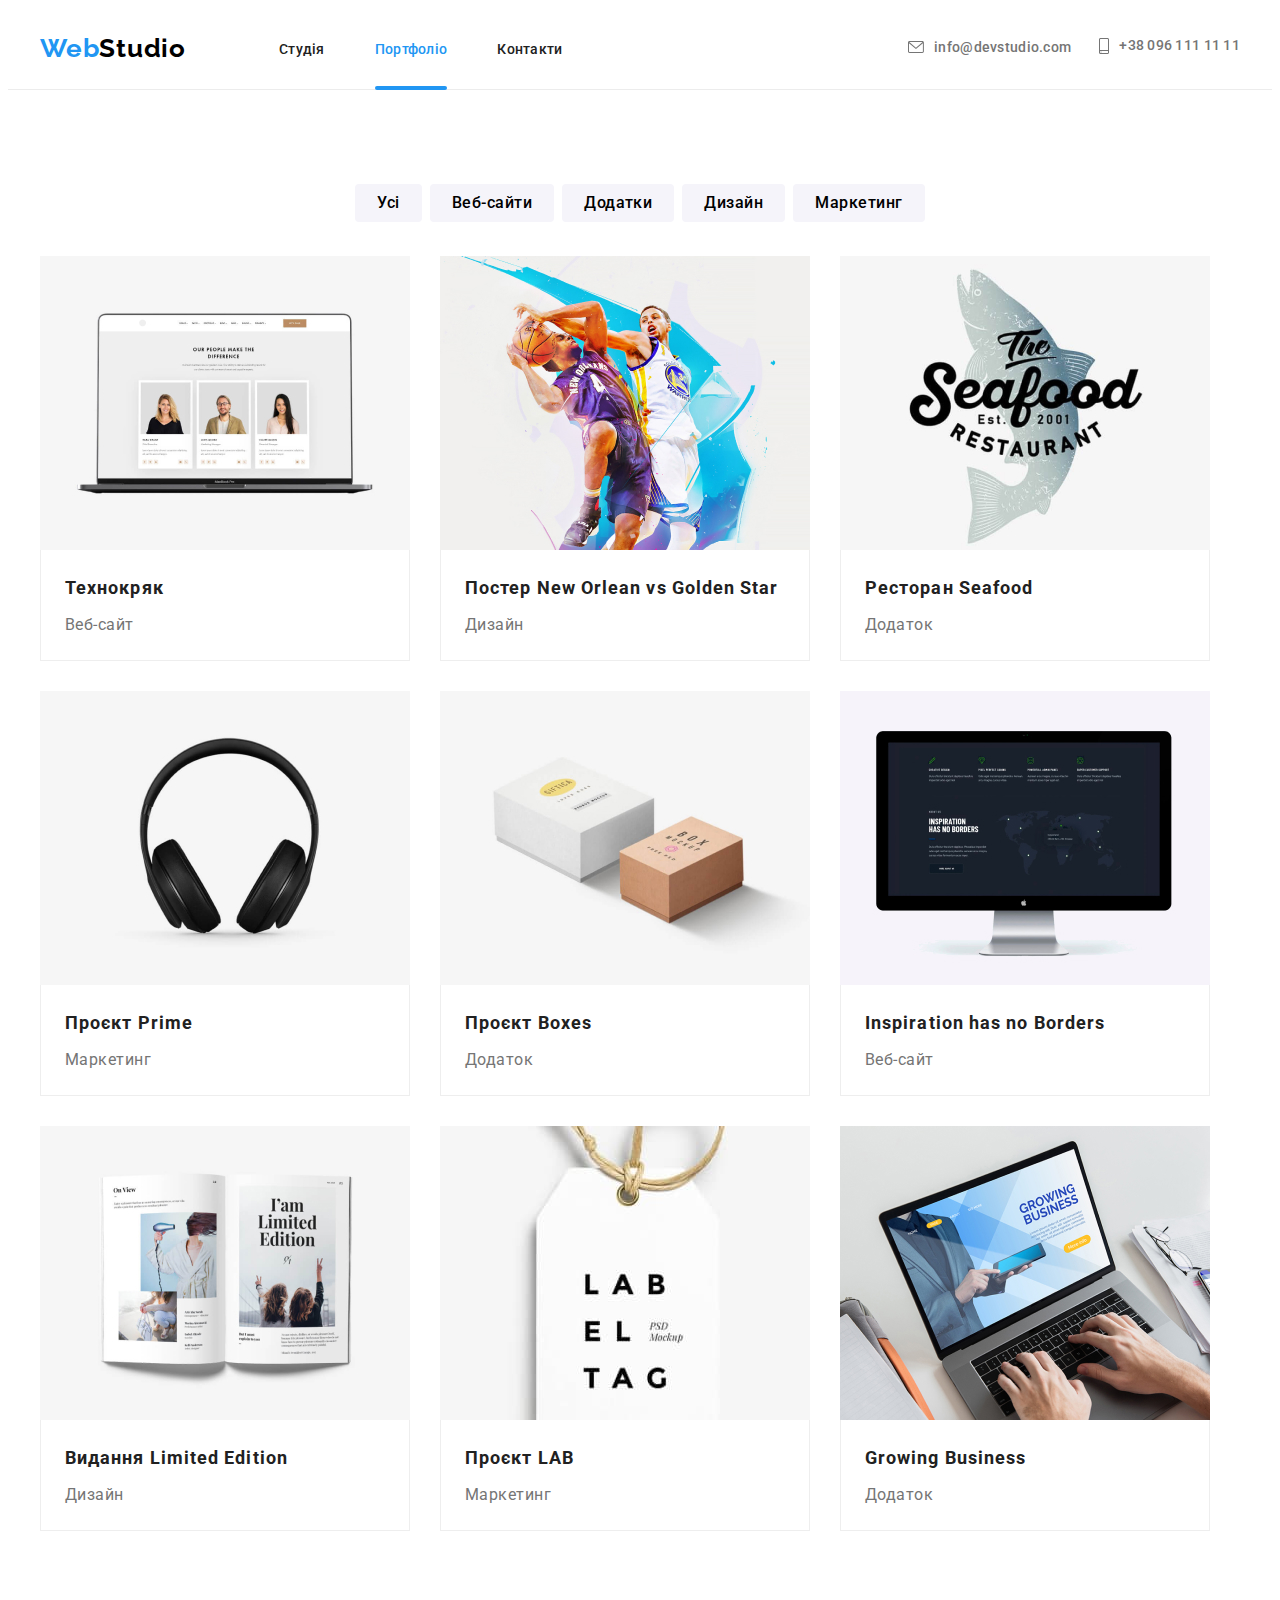
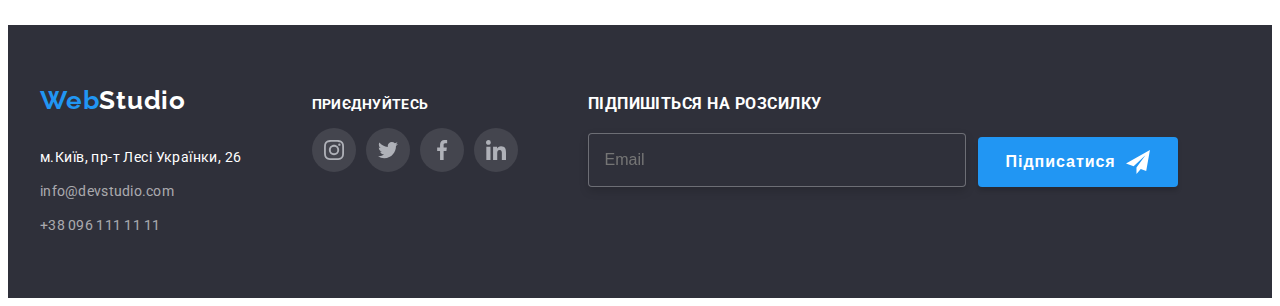
==== portfolio.html @ fb269085 "Clone" ====
<!DOCTYPE html>
<html lang="en">

<head>
  <meta charset="UTF-8" />
  <meta http-equiv="X-UA-Compatible" content="IE=edge" />
  <meta name="viewport" content="width=device-width, initial-scale=1.0" />
  <title>Portfolio</title>
  <link rel="preconnect" href="https://fonts.googleapis.com" />
  <link rel="preconnect" href="https://fonts.gstatic.com" crossorigin />
  <link href="https://fonts.googleapis.com/css2?family=Raleway:wght@700&family=Roboto:wght@400;500;700;900&display=swap"
    rel="stylesheet" />
  <link rel="stylesheet" href="https://cdnjs.cloudflare.com/ajax/libs/modern-normalize/1.1.0/modern-normalize.min.css"
    integrity="sha512-wpPYUAdjBVSE4KJnH1VR1HeZfpl1ub8YT/NKx4PuQ5NmX2tKuGu6U/JRp5y+Y8XG2tV+wKQpNHVUX03MfMFn9Q=="
    crossorigin="anonymous" referrerpolicy="no-referrer" />
  <link rel="stylesheet" href="./css/styles.css" />
</head>

<body>
  <!-- upper head-->
  <header class="header-portfolio">
    <div class="header-container container">
      <nav class="header-nav">
        <a class="link list-logo" href="./index.html" rel="nofollow noopener noreferrer"><span
            class="logo fpart">Web</span><span class="logo spart">Studio</span></a>
        <ul class="ul list-nav">
          <li class="list-nav-link"><a class="link nav list-link" href="./index.html">Студія</a></li>
          <li class="list-nav-link">
            <a class="link nav current list-link" href="./portfolio.html"
              rel="nofollow noopener noreferrer">Портфоліо</a>
          </li>
          <li class="list-nav-link">
            <a class="link nav list-link" href="" rel="nofollow noopener noreferrer">Контакти</a>
          </li>
        </ul>
      </nav>
      <ul class="ul tel-list">
        <li class="list-nav-link">
          <a class="link tel-mail" href="mailto:info@devstudio.com"><svg class="mail-icon">
              <use href="./img/sprites.svg#icon-envelope">
              </use>
            </svg>info@devstudio.com</a>
        </li>
        <li>
          <a class="link tel-mail" href="tel:+380961111111"><svg class="tell-icon">
              <use href="./img/sprites.svg#icon-smartphone"></use>
            </svg>
            +38 096 111 11 11</a>
        </li>
      </ul>
    </div>
  </header>
  <main>
    <section class="portfolio">
      <div class="container">
        <h1 class="title">Portfolio</h1>
        <ul class="ul portfolio-nav">
          <li><button class="btn-second" type="button">Усі</button></li>
          <li><button class="btn-second" type="button">Веб-сайти</button></li>
          <li><button class="btn-second" type="button">Додатки</button></li>
          <li><button class="btn-second" type="button">Дизайн</button></li>
          <li><button class="btn-second" type="button">Маркетинг</button></li>
        </ul>
        <ul class="ul portfolio-list">
          <li class="portfolio-items">
            <a class="port-links link" href="">
              <div class="port-thumbs">
                <img src="./img/techno.jpg" alt="Technokrats" />
                <div class="portfolio-overlay">
                  <p class="overlay-description">Ресурс пропонує комплексні пропозиції з різним рівнем функціоналу та
                    сервісів. Все це
                    дозволить відвідувачу отримати
                    вичерпні відомості про компанію чи приватну особу.</p>
                </div>
              </div>
              <div class="portfolio-content">
                <h3 class="item-title">Технокряк</h3>
                <p class="item-text">Веб-сайт</p>
              </div>
            </a>
          </li>
          <li class="portfolio-items">
            <a class="port-links link" href="">
              <div class="port-thumbs">
                <img src="./img/poster.jpg" alt="Poster New Orlean vs Golden Star" />
                <div class="portfolio-overlay">
                  <p class="overlay-description">Ресурс пропонує комплексні пропозиції з різним рівнем функціоналу та
                    сервісів. Все це
                    дозволить відвідувачу отримати
                    вичерпні відомості про компанію чи приватну особу.</p>
                </div>
              </div>
              <div class="portfolio-content">
                <h3 class="item-title">Постер New Orlean vs Golden Star</h3>
                <p class="item-text">Дизайн</p>
              </div>
            </a>
          </li>
          <li class="portfolio-items">
            <a class="port-links link" href="">
              <div class="port-thumbs">
                <img src="./img/seefood.jpg" alt="Seafood restaurant" />
                <div class="portfolio-overlay">
                  <p class="overlay-description">Ресурс пропонує комплексні пропозиції з різним рівнем функціоналу та
                    сервісів. Все це
                    дозволить відвідувачу отримати
                    вичерпні відомості про компанію чи приватну особу.</p>
                </div>
              </div>
              <div class="portfolio-content">
                <h3 class="item-title">Ресторан Seafood</h3>
                <p class="item-text">Додаток</p>
              </div>
            </a>
          </li>
          <li class="portfolio-items">
            <a class="port-links link" href="">
              <div class="port-thumbs">
                <img src="./img/headphones.jpg" alt="Prime project" />
                <div class="portfolio-overlay">
                  <p class="overlay-description">Ресурс пропонує комплексні пропозиції з різним рівнем функціоналу та
                    сервісів. Все це
                    дозволить відвідувачу отримати
                    вичерпні відомості про компанію чи приватну особу.</p>
                </div>
              </div>
              <div class="portfolio-content">
                <h3 class="item-title">Проєкт Prime</h3>
                <p class="item-text">Маркетинг</p>
              </div>
            </a>
          </li>
          <li class="portfolio-items">
            <a class="port-links link" href="">
              <div class="port-thumbs">
                <img src="./img/boxes.jpg" alt="Boxes project" />
                <div class="portfolio-overlay">
                  <p class="overlay-description">Ресурс пропонує комплексні пропозиції з різним рівнем функціоналу та
                    сервісів. Все це
                    дозволить відвідувачу отримати
                    вичерпні відомості про компанію чи приватну особу.</p>
                </div>
              </div>
              <div class="portfolio-content">
                <h3 class="item-title">Проєкт Boxes</h3>
                <p class="item-text">Додаток</p>
              </div>
            </a>
          </li>
          <li class="portfolio-items">
            <a class="port-links link" href="">
              <div class="port-thumbs">
                <img src="./img/applepc.jpg" alt="Inspiration has no Borders" />
                <div class="portfolio-overlay">
                  <p class="overlay-description">Ресурс пропонує комплексні пропозиції з різним рівнем функціоналу та
                    сервісів. Все це
                    дозволить відвідувачу отримати
                    вичерпні відомості про компанію чи приватну особу.</p>
                </div>
              </div>
              <div class="portfolio-content">
                <h3 class="item-title">Inspiration has no Borders</h3>
                <p class="item-text">Веб-сайт</p>
              </div>
            </a>
          </li>
          <li class="portfolio-items">
            <a class="port-links link" href="">
              <div class="port-thumbs">
                <img src="./img/book.jpg" alt="Edition Limited Edition" />
                <div class="portfolio-overlay">
                  <p class="overlay-description">Ресурс пропонує комплексні пропозиції з різним рівнем функціоналу та
                    сервісів. Все це
                    дозволить відвідувачу отримати
                    вичерпні відомості про компанію чи приватну особу.</p>
                </div>
              </div>
              <div class="portfolio-content">
                <h3 class="item-title">Видання Limited Edition</h3>
                <p class="item-text">Дизайн</p>
              </div>
            </a>
          </li>
          <li class="portfolio-items">
            <a class="port-links link" href="">
              <div class="port-thumbs">
                <img src="./img/lab-one.jpg" alt="LAB project" />
                <div class="portfolio-overlay">
                  <p class="overlay-description">Ресурс пропонує комплексні пропозиції з різним рівнем функціоналу та
                    сервісів. Все це
                    дозволить відвідувачу отримати
                    вичерпні відомості про компанію чи приватну особу.</p>
                </div>
              </div>
              <div class="portfolio-content">
                <h3 class="item-title">Проєкт LAB</h3>
                <p class="item-text">Маркетинг</p>
              </div>
            </a>
          </li>
          <li class="portfolio-items">
            <a class="port-links link" href="">
              <div class="port-thumbs">
                <img src="./img/notebook.jpg" alt="Growing Business" />
                <div class="portfolio-overlay">
                  <p class="overlay-description">Ресурс пропонує комплексні пропозиції з різним рівнем функціоналу та
                    сервісів. Все це
                    дозволить відвідувачу отримати
                    вичерпні відомості про компанію чи приватну особу.</p>
                </div>
              </div>
              <div class="portfolio-content">
                <h3 class="item-title">Growing Business</h3>
                <p class="item-text">Додаток</p>
              </div>
            </a>
          </li>
        </ul>
      </div>
    </section>
  </main>
  <!-- footer nav -->
  <footer class="footer-page">
    <div class="container footer-container">
      <div>
        <a class="link footer-logo" href="./index.html" rel="nofollow noopener noreferrer"><span
            class="logo fpart">Web</span><span class="logo spart-two">Studio</span></a>
        <address class="adress">
          <ul class="ul">
            <li class="footer-item"><a href="https://goo.gl/maps/7EX5AYGq3iekq83L7" class="link nav-adress"
                target="_blank" rel="nofollow noopener noreferrer">м.Київ, пр-т Лесі Українки, 26</a>
            </li>
            <li class="footer-item">
              <a class="link nav footer-tel-mail" href="mailto:info@devstudio.com">info@devstudio.com</a>
            </li>
            <li class="footer-item">
              <a class="link nav footer-tel-mail" href="tel:+380961111111">+38 096 111 11 11</a>
            </li>
          </ul>
        </address>
      </div>
      <div>
        <p class="link-title">приєднуйтесь</p>
        <ul class="ul footer-link-container">
          <li class="footer-link-item"><a class="footer-link" href=""><svg class="footer-icon">
                <use href="./img/sprites.svg#icon-instagram-team"></use>
              </svg></a></li>
          <li class="footer-link-item"><a class="footer-link" href=""><svg class="footer-icon">
                <use href="./img/sprites.svg#icon-twitter-team"></use>
              </svg></a></li>
          <li class="footer-link-item"><a class="footer-link" href=""><svg class="footer-icon">
                <use href="./img/sprites.svg#icon-facebook-team"></use>
              </svg></a></li>
          <li class="footer-link-item"><a class="footer-link" href=""><svg class="footer-icon">
                <use href="./img/sprites.svg#icon-linkedin-team"></use>
              </svg></a></li>
        </ul>
      </div>
       <div class="thumb-foot">
          <form class="sub-data">
            <label class="sub-text" for="sub"
              >Підпишіться на розсилку
              <input class="sub-form" type="email" name="sub" placeholder="Email" id="sub" />
            </label>
            <button class="sub-btn" type="submit">
              Підписатися
              <svg class="sub-icon" width="24" height="24">
                <use href="./img/sprites.svg#icon-send"></use>
              </svg>
            </button>
          </form>
        </div>
    </div>

  </footer>
</body>

</html>
---- css/styles.css ----
/*main css start*/
:root {
  --main-font-color: #212121;
  --secondary-font-color: #2196f3;
  --secondary-font-family: "Raleway", sans-serif;
  --bg-color: #ffffff;
  --color-telmail: #757575;
}

h1,
h2,
h3,
p,
ul,
li {
  margin: 0;
  padding: 0;
}

body {
  font-family: "Roboto", sans-serif;
  color: var(--main-font-color);
  background-color: var(--bg-color);
  letter-spacing: 0.03em;
}

img {
  display: block;
  max-width: 100%;
  height: auto;
}

.container {
  padding: 0 15px;
  width: 1200px;
  margin: auto;
}

.ul {
  list-style: none;
}

/* main css end */

/* header start */
.header-portfolio {
  border-bottom: 1px solid #ECECEC;
}

.header-container {
  display: flex;
  align-items: center;
  justify-content: space-between;
}

.header-nav {
  display: flex;
  align-items: center;
}

.list-nav {
  display: flex;
  margin-left: 93px;
  gap: 50px;
}

.list-link {
  padding: 32px 0;
}

.list-logo {
  padding: 25px 0;
}

.tel-list {
  display: flex;
}

.logo {
  font-family: "Raleway";
  font-weight: 700;
  font-size: 26px;
  line-height: 1.19;
  letter-spacing: 0.03em;
}

.fpart {
  color: var(--secondary-font-color);
}

.spart {
  color: #000000;
}

.link {
  text-decoration: none;
}

.nav {
  font-weight: 500;
  font-size: 14px;
  line-height: 1.14;
  letter-spacing: 0.02em;
  color: var(--main-font-color);
}

.nav:hover,
.nav:focus {
  color: var(--secondary-font-color);
}

.list-nav-link {
  position: relative;
}

.current {
  color: var(--secondary-font-color);
}

.list-link::after {
  content: '';
  display: block;
  position: absolute;
  left: 0;
  bottom: -170%;
  width: 100%;
  height: 4px;
  background: #2196F3;
  border-radius: 2px;
  opacity: 0;
  transform: scaleX(0.3);
  transition: opacity 250ms cubic-bezier(0.4, 0, 0.2, 1), transform 250ms cubic-bezier(0.4, 0, 0.2, 1);
}

.list-link.current::after,
.list-link:hover::after,
.list-link:focus::after {
  opacity: 1;
  transform: scaleX(1);
}

.tel-mail {
  display: inline-flex;
  align-items: center;
  margin-left: 28px;
  font-weight: 500;
  font-size: 14px;
  line-height: 1.14;
  letter-spacing: 0.02em;
  color: var(--color-telmail);
  transition: color 250ms cubic-bezier(0.4, 0, 0.2, 1);
}

.mail-icon {
  display: inline-flex;
  height: 12px;
  width: 16px;
  margin-right: 10px;
  fill: currentColor;
}

.tell-icon {
  display: inline-flex;
  height: 16px;
  width: 10px;
  margin-right: 10px;
  fill: currentColor;
}

.tel-mail:hover,
.tel-mail:focus {
  color: var(--secondary-font-color);
}

/* header end */

/* main start */
.head-section {
  max-width: 1600px;
  margin: auto;
  padding: 200px 0;
  background-color: var(--color-telmail);
  background-image: linear-gradient(to right, rgba(47, 48, 58, 0.4), rgba(47, 48, 58, 0.4)), url(../img/Hero.jpg);
  background-repeat: no-repeat;
  background-position: center;
  background-size: cover;
}

.head-title {
  margin-bottom: 45px;
  text-align: center;
  font-weight: 900;
  font-size: 44px;
  line-height: 1.36;
  text-align: center;
  letter-spacing: 0.06em;
  text-transform: uppercase;
  color: var(--bg-color);
}

.btn {
  min-width: 216px;
  min-height: 50px;
  border: 0;
  font-family: inherit;
  font-weight: 700;
  font-size: 16px;
  line-height: 1.87;
  display: flex;
  align-items: center;
  text-align: center;
  justify-content: center;
  letter-spacing: 0.06em;
  color: var(--bg-color);
  background: var(--secondary-font-color);
  box-shadow: 0px 4px 4px rgba(0, 0, 0, 0.15);
  border-radius: 4px;
  cursor: pointer;
  transition: background-color 250ms cubic-bezier(0.4, 0, 0.2, 1);
}

.btn:hover,
.btn:focus,
.btn:active {
  background-color: #188ce8;
}

.btn-header {
  text-align: center;
  margin: auto;
}

.visually-hidden {
  position: absolute;
  width: 1px;
  height: 1px;
  margin: -1px;
  border: 0;
  padding: 0;
  white-space: nowrap;
  clip-path: inset(100%);
  clip: rect(0 0 0 0);
  overflow: hidden;
}

.feat-section,
.wwd {
  background-color: var(--bg-color);
}

/* Features start */
.feat-section {
  padding-top: 94px;
}

.feat-container {
  height: 250px;
}

.feat-ul {
  display: flex;
  gap: 30px
}

.features-item {
  display: flex;
  justify-content: center;
  align-items: center;
  width: 270px;
  height: 120px;
  border-radius: 4px;
  background-color: #F5F4FA;
  margin-bottom: 30px;
}

.feat-icon {
  width: 70px;
  height: 70px;
}

.feat-item {
  flex-basis: calc((100% - 90px) / 4);
}

.feat-title {
  margin-bottom: 10px;
  font-weight: 700;
  font-size: 14px;
  line-height: 1.14;
  letter-spacing: 0.03em;
  text-transform: uppercase;
  color: var(--main-font-color);
}

.feat-text {
  font-weight: 400;
  font-size: 14px;
  line-height: 1.71;
  letter-spacing: 0.03em;
  color: var(--color-telmail);
}

/* Features end */
.wwd {
  padding: 94px 0;
}

.wwd-title {
  text-align: center;
  margin-bottom: 50px;
  font-weight: 700;
  font-size: 36px;
  line-height: 1.16;
  text-align: center;
  letter-spacing: 0.03em;
  color: var(--main-font-color);
}

.wwd-container {
  display: flex;
  gap: 30px
}

.wwd-item {
  position: relative;
}

.wwd-description {
  position: absolute;
  bottom: 0;
  left: 0;
  right: 0;
  pointer-events: none;
  font-weight: 700;
  font-size: 14px;
  line-height: 1.14;
  text-align: center;
  letter-spacing: 0.03em;
  text-transform: uppercase;
  color: #FFFFFF;
  padding: 27px 0;
  background: rgba(47, 48, 58, 0.8);
}

/* Team */
.team-section {
  background-color: #f5f4fa;
  padding: 94px 0;
  max-width: 1600px;
  margin: auto;
}

.team-title {
  margin-bottom: 50px;
  font-weight: 700;
  font-size: 36px;
  line-height: 1.16;
  text-align: center;
  letter-spacing: 0.03em;
  color: var(--main-font-color);
}

.team-container {
  display: flex;
  gap: 30px;
}

.team-content {
  padding-top: 30px;
  padding-bottom: 30px;
}

.our-team {
  background-color: var(--bg-color);
  box-shadow: 0px 1px 3px rgba(0, 0, 0, 0.12), 0px 1px 1px rgba(0, 0, 0, 0.14),
    0px 2px 1px rgba(0, 0, 0, 0.2);
  border-radius: 0px 0px 4px 4px;
}

.name-team {
  margin-bottom: 10px;
  font-weight: 500;
  font-size: 16px;
  line-height: 1.18;
  text-align: center;
  letter-spacing: 0.03em;
  color: var(--main-font-color);
}

.post-team {
  font-weight: 400;
  font-size: 16px;
  line-height: 1.18;
  text-align: center;
  letter-spacing: 0.03em;
  color: var(--color-telmail);
}

.team-link-container {
  display: flex;
  gap: 10px;
  padding-top: 16px;
  justify-content: center;
  text-align: center;
}

.team-link:hover,
.team-link:focus {
  background-color: var(--secondary-font-color);
  border-radius: 45px;
  color: var(--bg-color);
}

.team-item {
  display: flex;
  justify-content: center;
  align-items: center;
}

.team-link {
  display: flex;
  justify-content: center;
  align-items: center;
  width: 44px;
  height: 44px;
  color: #afb1b8;
  transition: background-color 250ms cubic-bezier(0.4, 0, 0.2, 1), border-radius 250ms cubic-bezier(0.4, 0, 0.2, 1),
    fill 250ms cubic-bezier(0.4, 0, 0.2, 1);
}

.team-icon {
  width: 20px;
  height: 20px;
  fill: currentColor
}

/* team end */
.clients {
  padding-bottom: 94px;
  padding-bottom: 94px;
}

.clients-title {
  margin-top: 94px;
  margin-bottom: 50px;
  font-weight: 700;
  font-size: 36px;
  line-height: 1.16;
  text-align: center;
  letter-spacing: 0.03em;
  color: var(--main-font-color);
}

.clients-container {
  display: flex;
  gap: 30px;
  align-items: center;
  justify-content: center;
}

.item-clients {
  display: flex;
  width: 170px;
  height: 92px;
  align-items: center;
  justify-content: center;
  border: 1px solid #afb1b8;
  border-radius: 4px;
  color: #afb1b8;
  cursor: pointer;
  transition: border-color 250ms cubic-bezier(0.4, 0, 0.2, 1), color 250ms cubic-bezier(0.4, 0, 0.2, 1);
}

.clients-icon {
  display: inline-flex;
  fill: currentColor;
  width: 106px;
  height: 60px;
}

.item-clients:hover,
.item-clients:focus {
  color: var(--secondary-font-color);
  border-color: var(--secondary-font-color);
}

/* footer start */
.footer-page {
  margin: auto;
  max-width: 1600px;
  padding-top: 60px;
  padding-bottom: 60px;
  background-color: #2f303a;
}

.footer-logo {
  display: block;
  margin-bottom: 30px;
}

.footer-item {
  margin-top: 10px;
  font-family: inherit;
}

.nav-adress {
  font-style: normal;
  font-weight: 400;
  font-size: 14px;
  line-height: 1.71;
  letter-spacing: 0.03em;
  color: var(--bg-color);
  transition: color 250ms cubic-bezier(0.4, 0, 0.2, 1);
}

.nav-adress:hover,
.nav-adress:focus {
  color: var(--secondary-font-color);
}

.footer-tel-mail {
  font-weight: 400;
  font-size: 14px;
  line-height: 1.71;
  color: rgba(255, 255, 255, 0.6);
}

.spart-two {
  color: #ffffff;
}

.adress {
  font-style: normal;
}

.footer-container {
  display: flex;
  gap: 70px;
  align-items: baseline;
}

.link-title {
  font-family: 'Roboto';
  font-style: normal;
  font-weight: 700;
  font-size: 14px;
  line-height: 16px;
  letter-spacing: 0.03em;
  text-transform: uppercase;
  color: #FFFFFF;
}

.footer-link-container {
  display: flex;
  gap: 10px;
  padding-top: 16px;
  justify-content: center;
  text-align: center;

}

.footer-link:hover,
.footer-link:focus {
  background-color: var(--secondary-font-color);
  border-radius: 45px;
  color: var(--bg-color);
}

.footer-link-item {
  display: flex;
  justify-content: center;
  align-items: center;
}

.footer-link {
  display: flex;
  justify-content: center;
  align-items: center;
  width: 44px;
  height: 44px;
  color: #afb1b8;
  background-color: rgba(255, 255, 255, 0.1);
  border-radius: 45px;
  transition: background-color 250ms cubic-bezier(0.4, 0, 0.2, 1),
    border-radius 250ms cubic-bezier(0.4, 0, 0.2, 1),
    color 250ms cubic-bezier(0.4, 0, 0.2, 1);
}

.footer-icon {
  width: 20px;
  height: 20px;
  fill: currentColor
}

.sub-text {
  font-weight: 700;
  line-height: 1.14;
  text-transform: uppercase;
  color: #ffffff;
}

.sub-data {
  display: flex;
  justify-content: center;
  align-items: flex-end;
}

.sub-form {
  display: flex;
  align-items: center;
  justify-content: center;
  width: 358px;
  height: 50px;
  font-size: 16px;
  line-height: 1.25;
  margin-top: 20px;
  margin-right: 12px;
  padding-left: 16px;
  background: #2f303a;
  color: rgba(255, 255, 255, 0.6);
  border: 1px solid rgba(255, 255, 255, 0.3);
  filter: drop-shadow(0px 4px 4px rgba(0, 0, 0, 0.15));
  border-radius: 4px;
}

.sub-btn {
  width: 200px;
  height: 50px;
  display: flex;
  align-items: center;
  justify-content: center;
  padding: 10px 28px;
  letter-spacing: 0.06em;
  font-weight: 700;
  font-size: 16px;
  line-height: 1.88;
  color: #fff;
  background: #2196f3;
  box-shadow: 0px 4px 4px rgba(0, 0, 0, 0.15);
  border-radius: 4px;
  border: transparent;
  cursor: pointer;
}

.sub-icon {
  margin-left: 10px;
  fill: currentColor;
}

/* footer end */

/* Modal windows */
.backdrop {
  display: flex;
  align-items: center;
  justify-content: center;
  position: fixed;
  top: 0;
  left: 0;
  width: 100%;
  height: 100%;
  background: rgba(0, 0, 0, 0.2);
  transition: opacity 250ms cubic-bezier(0.4, 0, 0.2, 1),
    visibility 250ms cubic-bezier(0.4, 0, 0.2, 1);
}

.backdrop.is-hidden {
  opacity: 0;
  pointer-events: none;
  visibility: hidden;
}

.modal-form {
  display: flex;
  align-items: center;
  justify-content: center;
}

.form-item {
  display: flex;
  align-items: center;
  justify-content: center;
  width: 448px;
  height: 40px;
  margin-top: 4px;
  margin-bottom: 10px;
  padding: 0;
  padding-left: 42px;
  border: 1px solid rgba(33, 33, 33, 0.2);
  border-radius: 4px;
  transition: border-color 250ms cubic-bezier(0.4, 0, 0.2, 1);
}

.comment-item {
  height: 120px;
  padding: 12px 16px;
  font-size: 12px;
  line-height: 1.17;
  letter-spacing: 0.01em;
  resize: none;
  color: rgba(117, 117, 117, 0.5);
}

.comment-item:focus {
  color: var(--main-font-color);
}

.send-btn {
  display: flex;
  align-items: center;
  justify-content: center;
  width: 200px;
  height: 50px;
  margin-left: auto;
  margin-right: auto;
  padding: 10px 52px;
  font-weight: 700;
  font-size: 16px;
  line-height: 1.88;
  letter-spacing: 0.06em;
  color: #ffffff;
  background: #2196f3;
  box-shadow: 0px 4px 4px rgba(0, 0, 0, 0.15);
  border-radius: 4px;
  border: transparent;
  cursor: pointer;
}
.send-btn:hover, 
.send-btn:focus{
   box-shadow: 0px 4px 4px rgba(0, 0, 0, 0.25);
}
.form-title {
  margin-bottom: 12px;
  font-weight: 700;
  font-size: 20px;
  line-height: 1.15;
  text-align: center;
  letter-spacing: 0.03em;
  color: #212121;
}

.form-filed {
  position: relative;
  max-width: 448px;
}
.form-label {
  font-size: 12px;
  line-height: 1.17;
  letter-spacing: 0.01em;
  color: #757575;
}
.icon-modal {
  position: absolute;
  display: inline-block;
  top: 50%;
  left: 12px;
  fill: currentColor;
  transition: color 250ms cubic-bezier(0.4, 0, 0.2, 1)
}
.form-item:focus+.icon-modal {
  color: var(--secondary-font-color);
}
:focus-visible {
  outline: transparent;
}
.form-item:focus {
  border-color: var(--secondary-font-color);
}
.policy-form {
  position: relative;
  margin-left: auto;
  margin-right: auto;
  margin-top: 20px;
  margin-bottom: 30px;
  display: flex;
  align-items: center;
  justify-content: center;
  max-width: 448px;
  font-size: 14px;
  line-height: 1.71;
  color: var(--color-telmail);
}
.policy {
  appearance: none;
}
.policy:checked+.policy-icon {
  border: transparent;
  background: var(--secondary-font-color);
  background-image: url(../img/icon-check.svg);
  background-size: contain;
  background-origin: border-box;
}
.policy-link {
  color: var(--secondary-font-color);
  text-underline-position: under;
}
.policy-icon {
  position: absolute;
  left: 5px;
  top: 4px;
  display: inline-block;
  width: 16px;
  height: 15px;
  border: 2px solid #212121;
  border-radius: 2px;
}
.modal {
  position: absolute;
  min-width: 528px;
  min-height: 581px;
  padding: 40px;
  transform: scaleY(1);
  background: #ffffff;
  box-shadow: 0px 1px 3px rgba(0, 0, 0, 0.12), 0px 1px 1px rgba(0, 0, 0, 0.14),
    0px 2px 1px rgba(0, 0, 0, 0.2);
  border-radius: 4px;
  transition: transform 750ms cubic-bezier(0.4, 0, 0.2, 1);
}
.backdrop.is-hidden .modal {
  transform: scaleY(0);
}
.btn-modal {
  position: absolute;
  top: 8px;
  right: 8px;
  width: 30px;
  height: 30px;
  display: flex;
  justify-content: center;
  align-items: center;
  border-radius: 50%;
  filter: drop-shadow(0px 4px 4px rgba(0, 0, 0, 0.25));
  cursor: pointer;
  border: 1px solid rgba(0, 0, 0, 0.1);
  background: #fff;
}
.btn-modal:hover,
.btn-modal:focus {
  color: var(--secondary-font-color);
}
.modal-icon {
  fill: currentColor;
  width: 10px;
  height: 10px;
}

/* modal windos end */

/* portfolio */
.title {
  position: absolute;
  width: 1px;
  height: 1px;
  margin: -1px;
  border: 0;
  padding: 0;
  white-space: nowrap;
  clip-path: inset(100%);
  clip: rect(0 0 0 0);
  overflow: hidden;
}

.btn-second {
  padding: 6px 22px;
  border: 0;
  border-radius: 4px;
  border: 0;
  font-family: inherit;
  font-weight: 500;
  font-size: 16px;
  line-height: 1.62;
  text-align: center;
  letter-spacing: 0.03em;
  background-color: #f5f4fa;
  cursor: pointer;
  transition: background-color 250ms cubic-bezier(0.4, 0, 0.2, 1), box-shadow 250ms cubic-bezier(0.4, 0, 0.2, 1),
    color 250ms cubic-bezier(0.4, 0, 0.2, 1);
}

.btn-second:hover,
.btn-second:focus,
.btn-second:active {
  background-color: var(--secondary-font-color);
  color: var(--bg-color);
  box-shadow: 0px 3px 1px rgba(0, 0, 0, 0.1), 0px 1px 2px rgba(0, 0, 0, 0.08), 0px 2px 2px rgba(0, 0, 0, 0.12);
}

.li-items {
  background: #ffffff;
  width: 368px;
}

.portfolio-items {
  overflow: hidden;
  transition: box-shadow 250ms cubic-bezier(0.4, 0, 0.2, 1);
}

.portfolio-items:hover,
.portfolio-items:focus {
  box-shadow: 0px 1px 1px rgba(0, 0, 0, 0.12), 0px 4px 4px rgba(0, 0, 0, 0.06), 1px 4px 6px rgba(0, 0, 0, 0.16);
}

.item-title {
  font-weight: 700;
  font-size: 18px;
  line-height: 2;
  letter-spacing: 0.06em;
  color: var(--main-font-color);
}

.item-text {
  margin-top: 4px;
  font-weight: 400;
  font-size: 16px;
  line-height: 30px;
  letter-spacing: 0.03em;
  color: #757575;
}

.portfolio-nav {
  display: flex;
  justify-content: center;
  gap: 8px;
}

.portfolio-list {
  display: flex;
  margin-top: 34px;
  gap: 30px;
  flex-wrap: wrap;
}

.portfolio-content {
  border: 1px solid #eeeeee;
  border-top: none;
  padding-top: 20px;
  padding-bottom: 20px;
  padding-left: 24px;
}

.portfolio {
  padding: 94px 0;
}

.portfolio-overlay {
  display: block;
  position: absolute;
  width: 100%;
  height: 100%;
  background: rgba(33, 150, 243, 0.9);
  transform: translateY(100%);
  transition: transform 250ms cubic-bezier(0.4, 0, 0.2, 1);
}

.port-links:hover .portfolio-overlay,
.port-links:focus .portfolio-overlay {
  transform: translateY(0);
}

.overlay-description {
  min-width: 322px;
  min-height: 168px;
  padding: 63px 24px;
  font-size: 18px;
  line-height: 1.56;
  color: #ffffff;
}

.port-thumbs {
  position: relative;
  display: flex;
  align-items: center;
  justify-content: center;
  overflow: hidden;
}

/* Portfolio end */
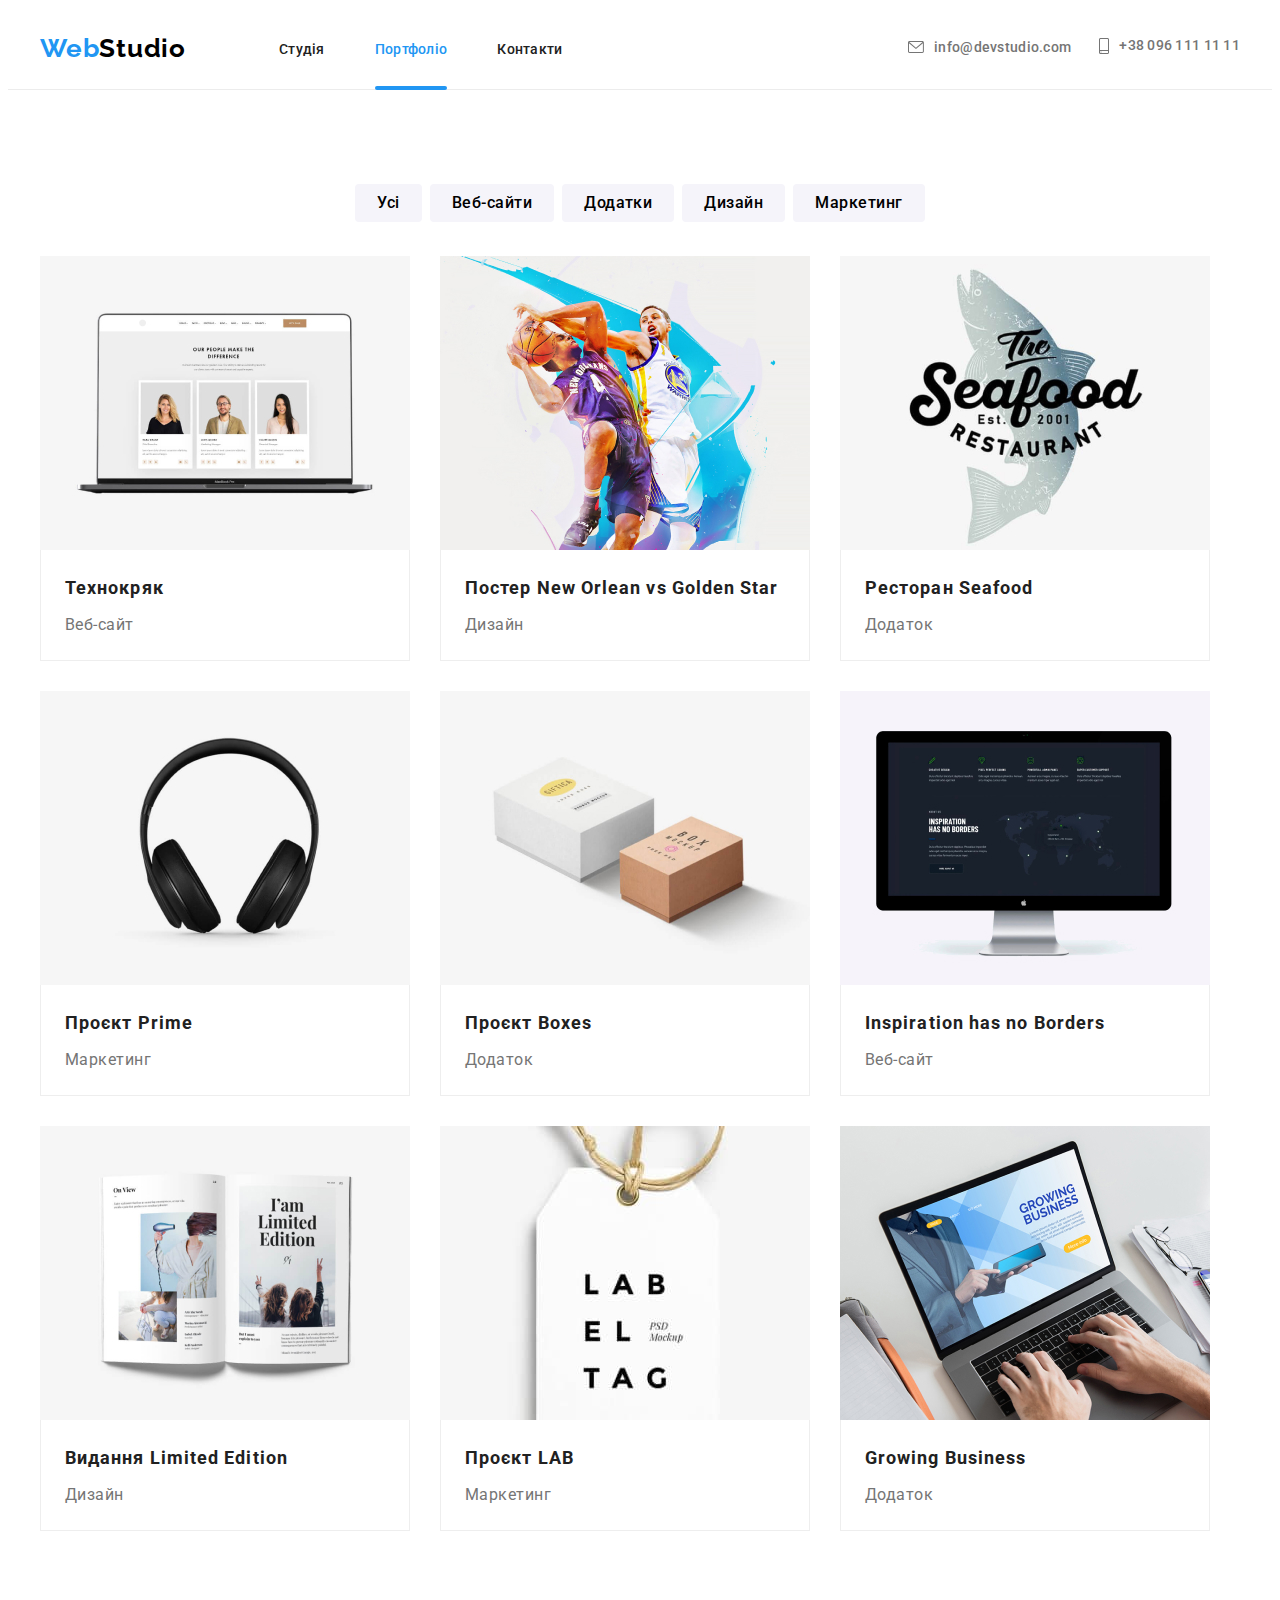
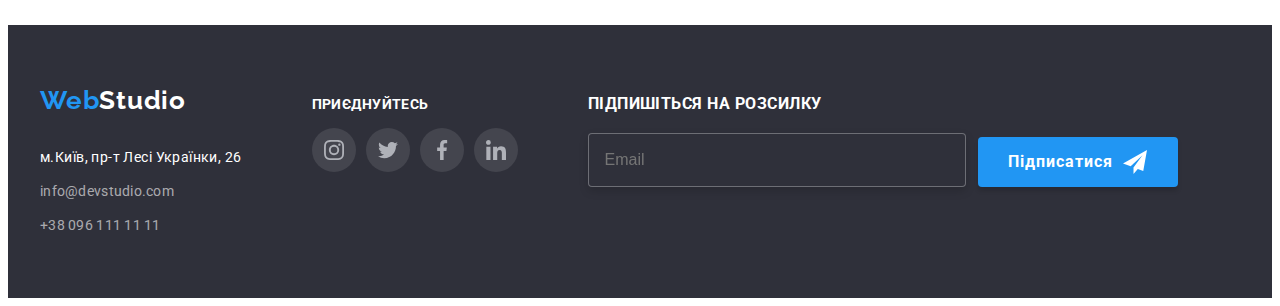
==== commit 919e720b: "Alpha-test-build" ====
--- a/portfolio.html
+++ b/portfolio.html
@@ -13,7 +13,7 @@
   <link rel="stylesheet" href="https://cdnjs.cloudflare.com/ajax/libs/modern-normalize/1.1.0/modern-normalize.min.css"
     integrity="sha512-wpPYUAdjBVSE4KJnH1VR1HeZfpl1ub8YT/NKx4PuQ5NmX2tKuGu6U/JRp5y+Y8XG2tV+wKQpNHVUX03MfMFn9Q=="
     crossorigin="anonymous" referrerpolicy="no-referrer" />
-  <link rel="stylesheet" href="./css/styles.css" />
+  <link rel="stylesheet" href="./css/main.min.css" />
 </head>
 
 <body>
--- a/css/main.min.css
+++ b/css/main.min.css
@@ -0,0 +1 @@
+.port-thumbs,.policy-form,.form-item,.modal-form,.backdrop,.sub-form,.footer-link,.footer-link-item,.footer-link-container,.item-clients,.clients-container,.team-link,.team-item,.team-link-container,.features-item{display:flex;justify-content:center;align-items:center}.port-thumbs,.policy-form,.form-item,.modal-form,.backdrop,.sub-form,.footer-link,.footer-link-item,.footer-link-container,.item-clients,.clients-container,.team-link,.team-item,.team-link-container,.features-item{display:flex;justify-content:center;align-items:center}.header-portfolio{border-bottom:1px solid #ececec}.header-container{display:flex;align-items:center;justify-content:space-between}.header-nav{display:flex;align-items:center}.list-nav{display:flex;margin-left:93px;gap:50px}.list-link{padding:32px 0}.list-logo{padding:25px 0}.tel-list{display:flex}.logo{font-family:"Raleway";font-weight:700;font-size:26px;line-height:1.19;letter-spacing:.03em}.fpart{color:#2196f3}.spart{color:#000}.link{text-decoration:none}.nav{font-weight:500;font-size:14px;line-height:1.14;letter-spacing:.02em;color:#212121}.nav:hover,.nav:focus{color:#2196f3}.list-nav-link{position:relative}.current{color:#2196f3}.list-link::after{content:"";display:block;position:absolute;left:0;bottom:-170%;width:100%;height:4px;background:#2196f3;border-radius:2px;opacity:0;transform:scaleX(0.3);transition:opacity 250ms cubic-bezier(0.4, 0, 0.2, 1),transform 250ms cubic-bezier(0.4, 0, 0.2, 1)}.list-link.current::after,.list-link:hover::after,.list-link:focus::after{opacity:1;transform:scaleX(1)}.tel-mail{display:inline-flex;align-items:center;margin-left:28px;font-weight:500;font-size:14px;line-height:1.14;letter-spacing:.02em;color:#757575;transition:color 250ms cubic-bezier(0.4, 0, 0.2, 1)}.tel-mail:hover,.tel-mail:focus{color:#2196f3}.mail-icon{display:inline-flex;height:12px;width:16px;margin-right:10px;fill:currentColor}.tell-icon{display:inline-flex;height:16px;width:10px;margin-right:10px;fill:currentColor}.port-thumbs,.policy-form,.form-item,.modal-form,.backdrop,.sub-form,.footer-link,.footer-link-item,.footer-link-container,.item-clients,.clients-container,.team-link,.team-item,.team-link-container,.features-item{display:flex;justify-content:center;align-items:center}.head-section{max-width:1600px;margin:auto;padding:200px 0;background-color:#757575;background-image:linear-gradient(to right, rgba(47, 48, 58, 0.4), rgba(47, 48, 58, 0.4)),url(../img/Hero.jpg);background-repeat:no-repeat;background-position:center;background-size:cover}.head-title{margin-bottom:45px;text-align:center;font-weight:900;font-size:44px;line-height:1.36;text-align:center;letter-spacing:.06em;text-transform:uppercase;color:#fff}.visually-hidden{position:absolute;width:1px;height:1px;margin:-1px;border:0;padding:0;white-space:nowrap;-webkit-clip-path:inset(100%);clip-path:inset(100%);clip:rect(0 0 0 0);overflow:hidden}.feat-section,.wwd{background-color:#fff}.port-thumbs,.policy-form,.form-item,.modal-form,.backdrop,.sub-form,.footer-link,.footer-link-item,.footer-link-container,.item-clients,.clients-container,.team-link,.team-item,.team-link-container,.features-item{display:flex;justify-content:center;align-items:center}.feat-section{padding-top:94px}.feat-container{height:250px}.feat-ul{display:flex;gap:30px}.features-item{width:270px;height:120px;border-radius:4px;background-color:#f5f4fa;margin-bottom:30px}.feat-icon{width:70px;height:70px}.feat-item{flex-basis:calc((100% - 90px)/4)}.feat-title{margin-bottom:10px;font-weight:700;font-size:14px;line-height:1.14;letter-spacing:.03em;text-transform:uppercase;color:#212121}.feat-text{font-weight:400;font-size:14px;line-height:1.71;letter-spacing:.03em;color:#757575}.wwd{padding:94px 0}.wwd-title{text-align:center;margin-bottom:50px;font-weight:700;font-size:36px;line-height:1.16;text-align:center;letter-spacing:.03em;color:#212121}.wwd-container{display:flex;gap:30px}.wwd-item{position:relative}.wwd-description{position:absolute;bottom:0;left:0;right:0;pointer-events:none;font-weight:700;font-size:14px;line-height:1.14;text-align:center;letter-spacing:.03em;text-transform:uppercase;color:#fff;padding:27px 0;background:rgba(47,48,58,.8)}.port-thumbs,.policy-form,.form-item,.modal-form,.backdrop,.sub-form,.footer-link,.footer-link-item,.footer-link-container,.item-clients,.clients-container,.team-link,.team-item,.team-link-container,.features-item{display:flex;justify-content:center;align-items:center}.team-section{background-color:#f5f4fa;padding:94px 0;max-width:1600px;margin:auto}.team-title{margin-bottom:50px;font-weight:700;font-size:36px;line-height:1.16;text-align:center;letter-spacing:.03em;color:#212121}.team-container{display:flex;gap:30px}.team-content{padding-top:30px;padding-bottom:30px}.our-team{background-color:#fff;box-shadow:0px 1px 3px rgba(0,0,0,.12),0px 1px 1px rgba(0,0,0,.14),0px 2px 1px rgba(0,0,0,.2);border-radius:0px 0px 4px 4px}.name-team{margin-bottom:10px;font-weight:500;font-size:16px;line-height:1.18;text-align:center;letter-spacing:.03em;color:#212121}.post-team{font-weight:400;font-size:16px;line-height:1.18;text-align:center;letter-spacing:.03em;color:#757575}.team-link-container{gap:10px;padding-top:16px;text-align:center}.team-link:hover,.team-link:focus{background-color:#2196f3;border-radius:45px;color:#fff}.team-link{width:44px;height:44px;color:#afb1b8;transition:background-color 250ms cubic-bezier(0.4, 0, 0.2, 1),border-radius 250ms cubic-bezier(0.4, 0, 0.2, 1),fill 250ms cubic-bezier(0.4, 0, 0.2, 1)}.team-icon{width:20px;height:20px;fill:currentColor}.clients{padding-bottom:94px;padding-bottom:94px}.clients-title{margin-top:94px;margin-bottom:50px;font-weight:700;font-size:36px;line-height:1.16;text-align:center;letter-spacing:.03em;color:var(--main-font-color)}.clients-container{gap:30px}.item-clients{width:170px;height:92px;border:1px solid #afb1b8;border-radius:4px;color:#afb1b8;cursor:pointer;transition:border-color 250ms cubic-bezier(0.4, 0, 0.2, 1),color 250ms cubic-bezier(0.4, 0, 0.2, 1)}.item-clients:hover,.item-clients:focus{color:#2196f3;border-color:#2196f3}.clients-icon{display:inline-flex;fill:currentColor;width:106px;height:60px}.port-thumbs,.policy-form,.form-item,.modal-form,.backdrop,.sub-form,.footer-link,.footer-link-item,.footer-link-container,.features-item,.team-link-container,.team-item,.team-link,.clients-container,.item-clients{display:flex;justify-content:center;align-items:center}.btn-second,.send-btn,.sub-btn,.btn{letter-spacing:.06em;display:flex;justify-content:center;align-items:center;cursor:pointer;font-weight:700;font-size:16px;line-height:1.88;font-family:inherit}.btn{min-width:216px;min-height:50px;border:0;text-align:center;color:#fff;background:#2196f3;box-shadow:0px 4px 4px rgba(0,0,0,.15);border-radius:4px;transition:background-color 250ms cubic-bezier(0.4, 0, 0.2, 1);transition:background-color 250ms cubic-bezier(0.4, 0, 0.2, 1)}.btn:hover,.btn:focus,.btn:active{background-color:#188ce8;box-shadow:0px 4px 4px rgba(0,0,0,.15)}.btn-header{text-align:center;margin:auto}.sub-btn{width:200px;height:50px;padding:10px 28px;color:#fff;background:#2196f3;box-shadow:0px 4px 4px rgba(0,0,0,.15);border-radius:4px;border:rgba(0,0,0,0)}.sub-btn:hover,.sub-btn:focus,.sub-btn:active{box-shadow:0px 4px 4px rgba(0,0,0,.25);background-color:#188ce8}.send-btn{width:200px;height:50px;margin-left:auto;margin-right:auto;padding:10px 52px;color:#fff;background:#2196f3;box-shadow:0px 4px 4px rgba(0,0,0,.15);border-radius:4px;border:rgba(0,0,0,0)}.send-btn:hover,.send-btn:focus,.send-btn:active{box-shadow:0px 4px 4px rgba(0,0,0,.25);background-color:#188ce8}.btn-modal{display:flex;justify-content:center;align-items:center;position:absolute;top:8px;right:8px;width:30px;height:30px;border-radius:50%;filter:drop-shadow(0px 4px 4px rgba(0, 0, 0, 0.25));border:1px solid rgba(0,0,0,.1);background:#fff;cursor:pointer}.btn-modal:hover,.btn-modal:focus{color:#2196f3}.btn-second{padding:6px 22px;border:0;border-radius:4px;font-weight:500;font-size:16px;line-height:1.62;text-align:center;letter-spacing:.03em;background-color:#f5f4fa;transition:background-color 250ms cubic-bezier(0.4, 0, 0.2, 1),box-shadow 250ms cubic-bezier(0.4, 0, 0.2, 1),color 250ms cubic-bezier(0.4, 0, 0.2, 1)}.btn-second:hover,.btn-second:focus,.btn-second:active{background-color:#2196f3;color:#fff;box-shadow:0px 3px 1px rgba(0,0,0,.1),0px 1px 2px rgba(0,0,0,.08),0px 2px 2px rgba(0,0,0,.12)}.port-thumbs,.policy-form,.form-item,.modal-form,.backdrop,.sub-form,.footer-link,.footer-link-item,.footer-link-container,.features-item,.team-link-container,.team-item,.team-link,.clients-container,.item-clients{display:flex;justify-content:center;align-items:center}.footer-page{margin:auto;max-width:1600px;padding-top:60px;padding-bottom:60px;background-color:#2f303a}.footer-logo{display:block;margin-bottom:30px}.footer-item{margin-top:10px;font-family:inherit}.nav-adress{font-style:normal;font-weight:400;font-size:14px;line-height:1.71;letter-spacing:.03em;color:#fff;transition:color 250ms cubic-bezier(0.4, 0, 0.2, 1)}.nav-adress:hover,.nav-adress:focus{color:#2196f3}.footer-tel-mail{font-weight:400;font-size:14px;line-height:1.71;color:rgba(255,255,255,.6)}.spart-two{color:#fff}.adress{font-style:normal}.footer-container{display:flex;gap:70px;align-items:baseline}.link-title{font-family:"Roboto";font-style:normal;font-weight:700;font-size:14px;line-height:16px;letter-spacing:.03em;text-transform:uppercase;color:#fff}.footer-link-container{gap:10px;padding-top:16px;text-align:center}.footer-link{width:44px;height:44px;color:#afb1b8;background-color:rgba(255,255,255,.1);border-radius:45px;transition:background-color 250ms cubic-bezier(0.4, 0, 0.2, 1),border-radius 250ms cubic-bezier(0.4, 0, 0.2, 1),color 250ms cubic-bezier(0.4, 0, 0.2, 1)}.footer-link:hover,.footer-link:focus{background-color:#2196f3;border-radius:45px;color:#fff}.footer-icon{width:20px;height:20px;fill:currentColor}.sub-text{font-weight:700;line-height:1.14;text-transform:uppercase;color:#fff}.sub-data{display:flex;justify-content:center;align-items:flex-end}.sub-form{width:358px;height:50px;font-size:16px;line-height:1.25;margin-top:20px;margin-right:12px;padding-left:16px;background:#2f303a;color:rgba(255,255,255,.6);border:1px solid rgba(255,255,255,.3);filter:drop-shadow(0px 4px 4px rgba(0, 0, 0, 0.15));border-radius:4px}.sub-form:focus{border-color:#2196f3;color:#fff}.sub-icon{margin-left:10px;fill:currentColor}.port-thumbs,.policy-form,.form-item,.modal-form,.backdrop,.features-item,.team-link-container,.team-item,.team-link,.clients-container,.item-clients,.footer-link-container,.footer-link-item,.footer-link,.sub-form{display:flex;justify-content:center;align-items:center}.backdrop{position:fixed;top:0;left:0;width:100%;height:100%;background:rgba(0,0,0,.2);transition:opacity 250ms cubic-bezier(0.4, 0, 0.2, 1),visibility 250ms cubic-bezier(0.4, 0, 0.2, 1)}.backdrop.is-hidden{opacity:0;pointer-events:none;visibility:hidden}.form-item{width:448px;height:40px;margin-top:4px;margin-bottom:10px;padding:0;padding-left:42px;border:1px solid rgba(33,33,33,.2);border-radius:4px;transition:border-color 250ms cubic-bezier(0.4, 0, 0.2, 1)}.comment-item{height:120px;padding:12px 16px;font-size:12px;line-height:1.17;letter-spacing:.01em;resize:none;color:rgba(117,117,117,.5)}.comment-item:focus{color:#212121}.form-title{margin-bottom:12px;font-weight:700;font-size:20px;line-height:1.15;text-align:center;letter-spacing:.03em;color:#212121}.form-filed{position:relative;max-width:448px}.form-label{font-size:12px;line-height:1.17;letter-spacing:.01em;color:#757575}.icon-modal{position:absolute;display:inline-block;top:50%;left:12px;fill:currentColor;transition:color 250ms cubic-bezier(0.4, 0, 0.2, 1)}.form-item:focus+.icon-modal{color:#2196f3}:focus-visible{outline:rgba(0,0,0,0)}.form-item:focus{border-color:#2196f3}.policy-form{position:relative;margin-left:auto;margin-right:auto;margin-top:20px;margin-bottom:30px;max-width:448px;font-size:14px;line-height:1.71;color:#757575}.policy{-webkit-appearance:none;-moz-appearance:none;appearance:none}.policy:checked+.policy-icon{border:rgba(0,0,0,0);background:#2196f3;background-image:url(../img/icon-check.svg);background-size:contain;background-origin:border-box}.policy-link{color:#2196f3;text-underline-position:under}.policy-icon{position:absolute;left:5px;top:4px;display:inline-block;width:16px;height:15px;border:2px solid #212121;border-radius:2px}.modal{position:absolute;min-width:528px;min-height:581px;padding:40px;transform:scaleY(1);background:#fff;box-shadow:0px 1px 3px rgba(0,0,0,.12),0px 1px 1px rgba(0,0,0,.14),0px 2px 1px rgba(0,0,0,.2);border-radius:4px;transition:transform 750ms cubic-bezier(0.4, 0, 0.2, 1)}.backdrop.is-hidden .modal{transform:scaleY(0)}.modal-icon{fill:currentColor;width:10px;height:10px}.port-thumbs,.features-item,.team-link-container,.team-item,.team-link,.clients-container,.item-clients,.footer-link-container,.footer-link-item,.footer-link,.sub-form,.backdrop,.modal-form,.form-item,.policy-form{display:flex;justify-content:center;align-items:center}.title{position:absolute;width:1px;height:1px;margin:-1px;border:0;padding:0;white-space:nowrap;-webkit-clip-path:inset(100%);clip-path:inset(100%);clip:rect(0 0 0 0);overflow:hidden}.li-items{background:#fff;width:368px}.portfolio-items{overflow:hidden;transition:box-shadow 250ms cubic-bezier(0.4, 0, 0.2, 1)}.portfolio-items:hover,.portfolio-items:focus{box-shadow:0px 1px 1px rgba(0,0,0,.12),0px 4px 4px rgba(0,0,0,.06),1px 4px 6px rgba(0,0,0,.16)}.item-title{font-weight:700;font-size:18px;line-height:2;letter-spacing:.06em;color:#212121}.item-text{margin-top:4px;font-weight:400;font-size:16px;line-height:30px;letter-spacing:.03em;color:#757575}.portfolio-nav{display:flex;justify-content:center;gap:8px}.portfolio-list{display:flex;margin-top:34px;gap:30px;flex-wrap:wrap}.portfolio-content{border:1px solid #eee;border-top:none;padding-top:20px;padding-bottom:20px;padding-left:24px}.portfolio{padding:94px 0}.portfolio-overlay{display:block;position:absolute;width:100%;height:100%;background:rgba(33,150,243,.9);transform:translateY(101%);transition:transform 250ms cubic-bezier(0.4, 0, 0.2, 1)}.port-links:hover .portfolio-overlay,.port-links:focus .portfolio-overlay{transform:translateY(0)}.overlay-description{min-width:322px;min-height:168px;padding:63px 24px;font-size:18px;line-height:1.56;color:#fff}.port-thumbs{position:relative;overflow:hidden}h1,h2,h3,p,ul,li{margin:0;padding:0}body{font-family:"Roboto",sans-serif;color:#212121;background-color:#fff;letter-spacing:.03em}img{display:block;max-width:100%;height:auto}.container{padding:0 15px;width:1200px;margin:auto}.ul,.footer-link-container{list-style:none}/*# sourceMappingURL=main.min.css.map */